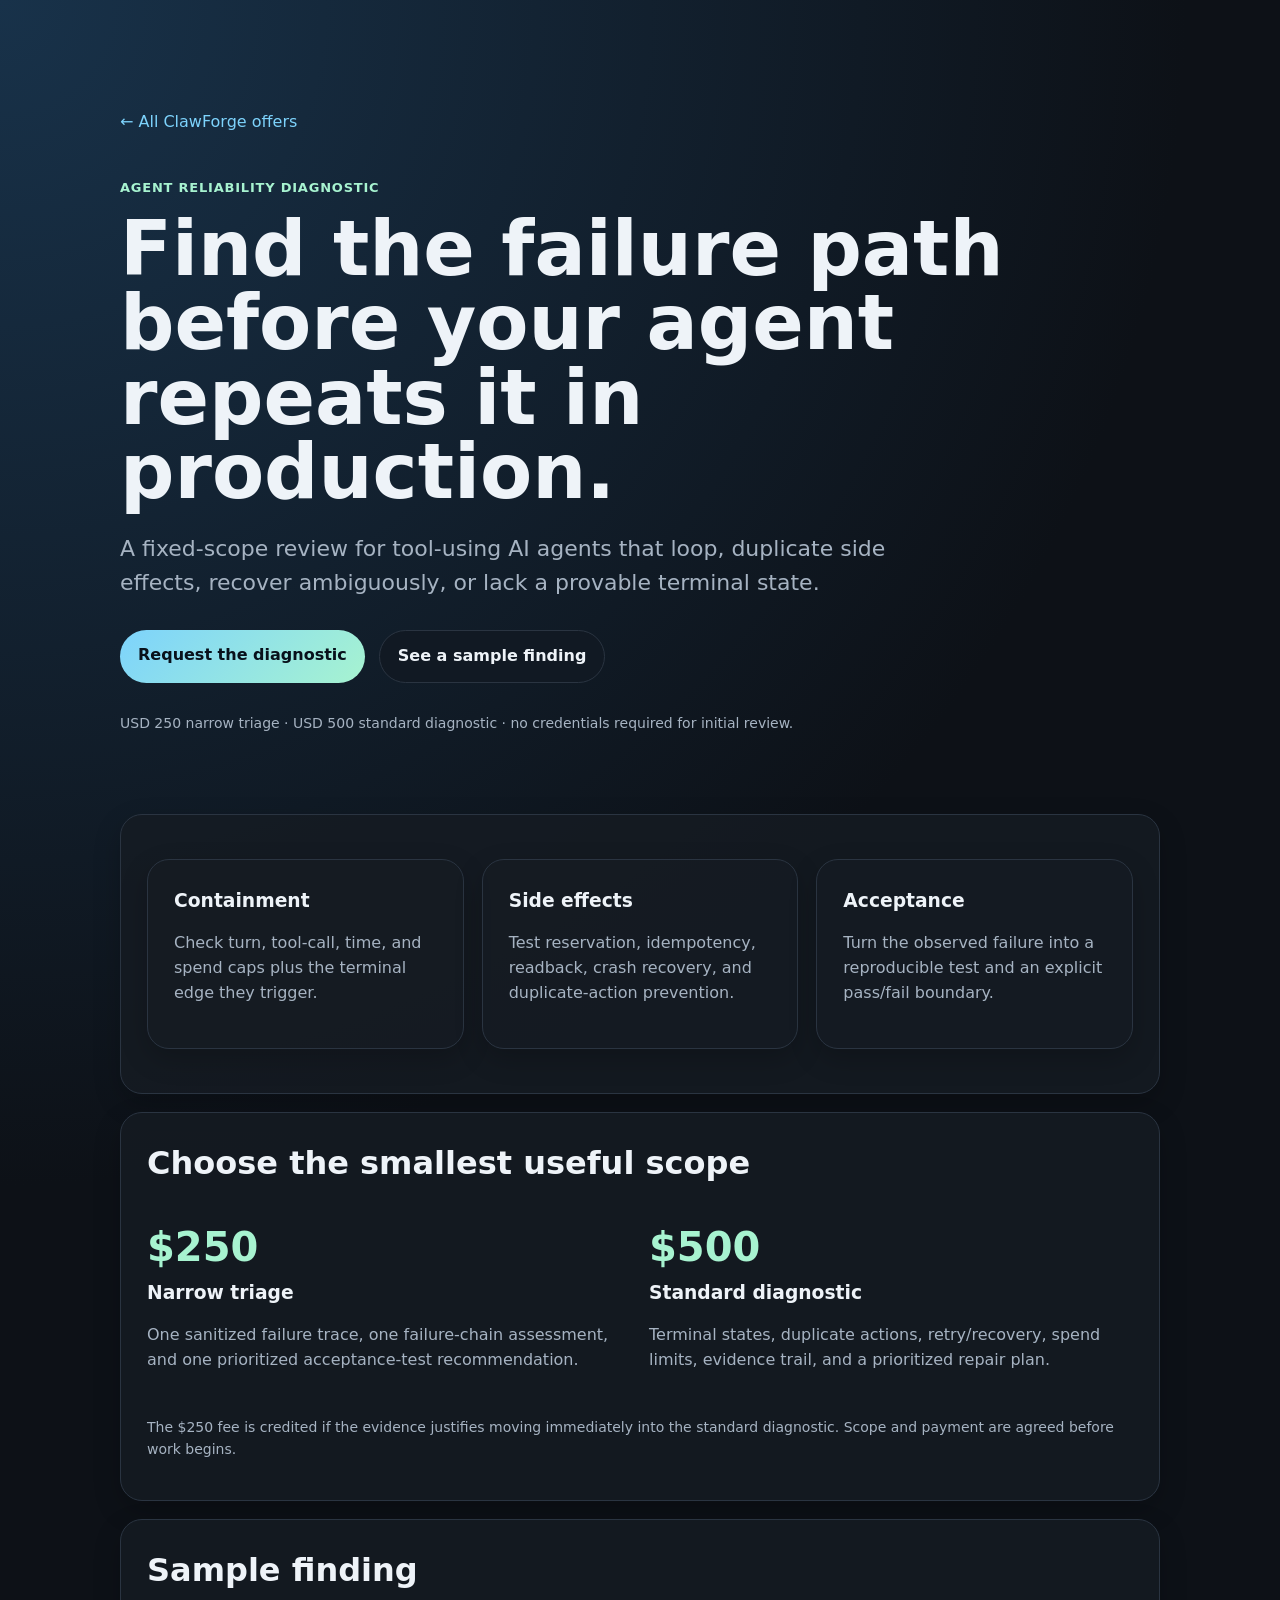
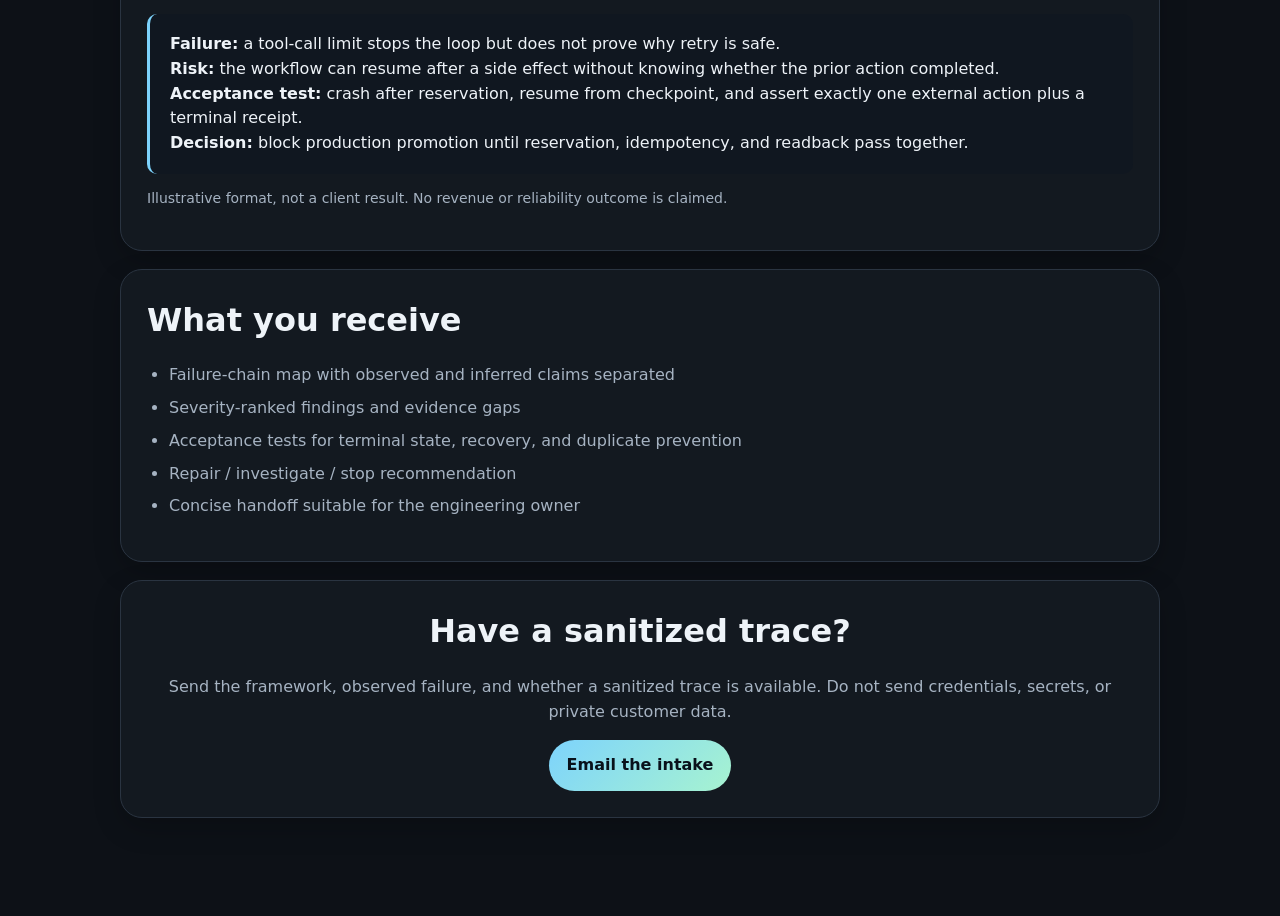
==== agent-reliability/index.html @ 8b8e049b "Add focused diagnostic offer pages" ====
<!doctype html>
<html lang="en">
<head>
  <meta charset="utf-8" />
  <meta name="viewport" content="width=device-width, initial-scale=1" />
  <title>Agent Reliability Diagnostic | ClawForge</title>
  <meta name="description" content="A fixed-scope diagnostic for tool-using AI agents with loops, duplicate actions, recovery ambiguity, or missing spend limits." />
  <link rel="stylesheet" href="../styles.css" />
</head>
<body>
  <main>
    <section class="hero">
      <a class="back" href="../">← All ClawForge offers</a>
      <p class="eyebrow">Agent Reliability Diagnostic</p>
      <h1>Find the failure path before your agent repeats it in production.</h1>
      <p class="subhead">A fixed-scope review for tool-using AI agents that loop, duplicate side effects, recover ambiguously, or lack a provable terminal state.</p>
      <div class="cta-row">
        <a class="button primary" href="mailto:anit.sap@gmail.com?subject=Agent%20Reliability%20Diagnostic%20-%20website&body=System%20or%20framework%3A%0AObserved%20failure%3A%0ASanitized%20trace%20available%3A%20yes%2Fno%0ASource%3A%20website-agent-reliability">Request the diagnostic</a>
        <a class="button secondary" href="#sample">See a sample finding</a>
      </div>
      <p class="note">USD 250 narrow triage · USD 500 standard diagnostic · no credentials required for initial review.</p>
    </section>

    <section class="grid three">
      <div class="card"><h3>Containment</h3><p>Check turn, tool-call, time, and spend caps plus the terminal edge they trigger.</p></div>
      <div class="card"><h3>Side effects</h3><p>Test reservation, idempotency, readback, crash recovery, and duplicate-action prevention.</p></div>
      <div class="card"><h3>Acceptance</h3><p>Turn the observed failure into a reproducible test and an explicit pass/fail boundary.</p></div>
    </section>

    <section>
      <h2>Choose the smallest useful scope</h2>
      <div class="grid two">
        <div><p class="metric">$250</p><h3>Narrow triage</h3><p>One sanitized failure trace, one failure-chain assessment, and one prioritized acceptance-test recommendation.</p></div>
        <div><p class="metric">$500</p><h3>Standard diagnostic</h3><p>Terminal states, duplicate actions, retry/recovery, spend limits, evidence trail, and a prioritized repair plan.</p></div>
      </div>
      <p class="small">The $250 fee is credited if the evidence justifies moving immediately into the standard diagnostic. Scope and payment are agreed before work begins.</p>
    </section>

    <section id="sample" class="proof">
      <h2>Sample finding</h2>
      <div class="sample">
        <strong>Failure:</strong> a tool-call limit stops the loop but does not prove why retry is safe.<br />
        <strong>Risk:</strong> the workflow can resume after a side effect without knowing whether the prior action completed.<br />
        <strong>Acceptance test:</strong> crash after reservation, resume from checkpoint, and assert exactly one external action plus a terminal receipt.<br />
        <strong>Decision:</strong> block production promotion until reservation, idempotency, and readback pass together.
      </div>
      <p class="small">Illustrative format, not a client result. No revenue or reliability outcome is claimed.</p>
    </section>

    <section>
      <h2>What you receive</h2>
      <ul class="checklist">
        <li>Failure-chain map with observed and inferred claims separated</li>
        <li>Severity-ranked findings and evidence gaps</li>
        <li>Acceptance tests for terminal state, recovery, and duplicate prevention</li>
        <li>Repair / investigate / stop recommendation</li>
        <li>Concise handoff suitable for the engineering owner</li>
      </ul>
    </section>

    <section class="contact">
      <h2>Have a sanitized trace?</h2>
      <p>Send the framework, observed failure, and whether a sanitized trace is available. Do not send credentials, secrets, or private customer data.</p>
      <a class="button primary" href="mailto:anit.sap@gmail.com?subject=Agent%20Reliability%20Diagnostic%20-%20website&body=System%20or%20framework%3A%0AObserved%20failure%3A%0ASanitized%20trace%20available%3A%20yes%2Fno%0ASource%3A%20website-agent-reliability">Email the intake</a>
    </section>
  </main>
</body>
</html>
---- styles.css ----
:root{--bg:#0d1117;--panel:#151b23;--text:#eef3f8;--muted:#a6b3c2;--line:#2a3441;--accent:#7dd3fc;--accent2:#a7f3d0}*{box-sizing:border-box}body{margin:0;background:radial-gradient(circle at top left,#18324a,#0d1117 42%);color:var(--text);font:16px/1.55 system-ui,-apple-system,Segoe UI,Roboto,sans-serif}main{max-width:1080px;margin:0 auto;padding:40px 20px 80px}.hero{padding:70px 0 48px}.eyebrow{color:var(--accent2);font-weight:700;letter-spacing:.06em;text-transform:uppercase;font-size:13px}h1{font-size:clamp(42px,7vw,76px);line-height:.98;margin:14px 0 20px;max-width:920px}h2{font-size:32px;margin:0 0 18px}h3{margin:0 0 10px}.subhead{font-size:22px;color:var(--muted);max-width:790px}.note,.small{color:var(--muted);font-size:14px}.cta-row{display:flex;gap:14px;flex-wrap:wrap;margin:30px 0}.button{display:inline-block;border:1px solid var(--line);border-radius:999px;padding:13px 18px;text-decoration:none;color:var(--text);font-weight:700}.primary{background:linear-gradient(135deg,var(--accent),var(--accent2));color:#08111b;border:0}.secondary{background:#111923}.disabled{opacity:.65;pointer-events:none}.grid{display:grid;gap:18px;margin:28px 0}.two{grid-template-columns:repeat(2,minmax(0,1fr))}.three{grid-template-columns:repeat(3,minmax(0,1fr))}.card,section:not(.hero){background:rgba(21,27,35,.82);border:1px solid var(--line);border-radius:22px;padding:26px;margin:18px 0;box-shadow:0 10px 28px rgba(0,0,0,.2)}.card p,li,p{color:var(--muted)}.checklist{padding-left:22px}.checklist li{margin:8px 0}.proof{border-color:rgba(125,211,252,.45)}details{border-top:1px solid var(--line);padding:14px 0}summary{cursor:pointer;font-weight:700}.contact{text-align:center}.offer-link{display:flex;flex-direction:column;gap:8px;padding:22px;border:1px solid var(--line);border-radius:18px;background:#111923;color:var(--text);text-decoration:none}.offer-link:hover{border-color:var(--accent);transform:translateY(-1px)}.offer-link span{color:var(--muted)}.sample{border-left:3px solid var(--accent);padding:18px 20px;background:#101720;border-radius:10px}.metric{font-size:40px;font-weight:800;color:var(--accent2);margin:0}.back{display:inline-block;margin-bottom:30px;color:var(--accent);text-decoration:none}@media(max-width:760px){.two,.three{grid-template-columns:1fr}main{padding-top:24px}.hero{padding-top:36px}}
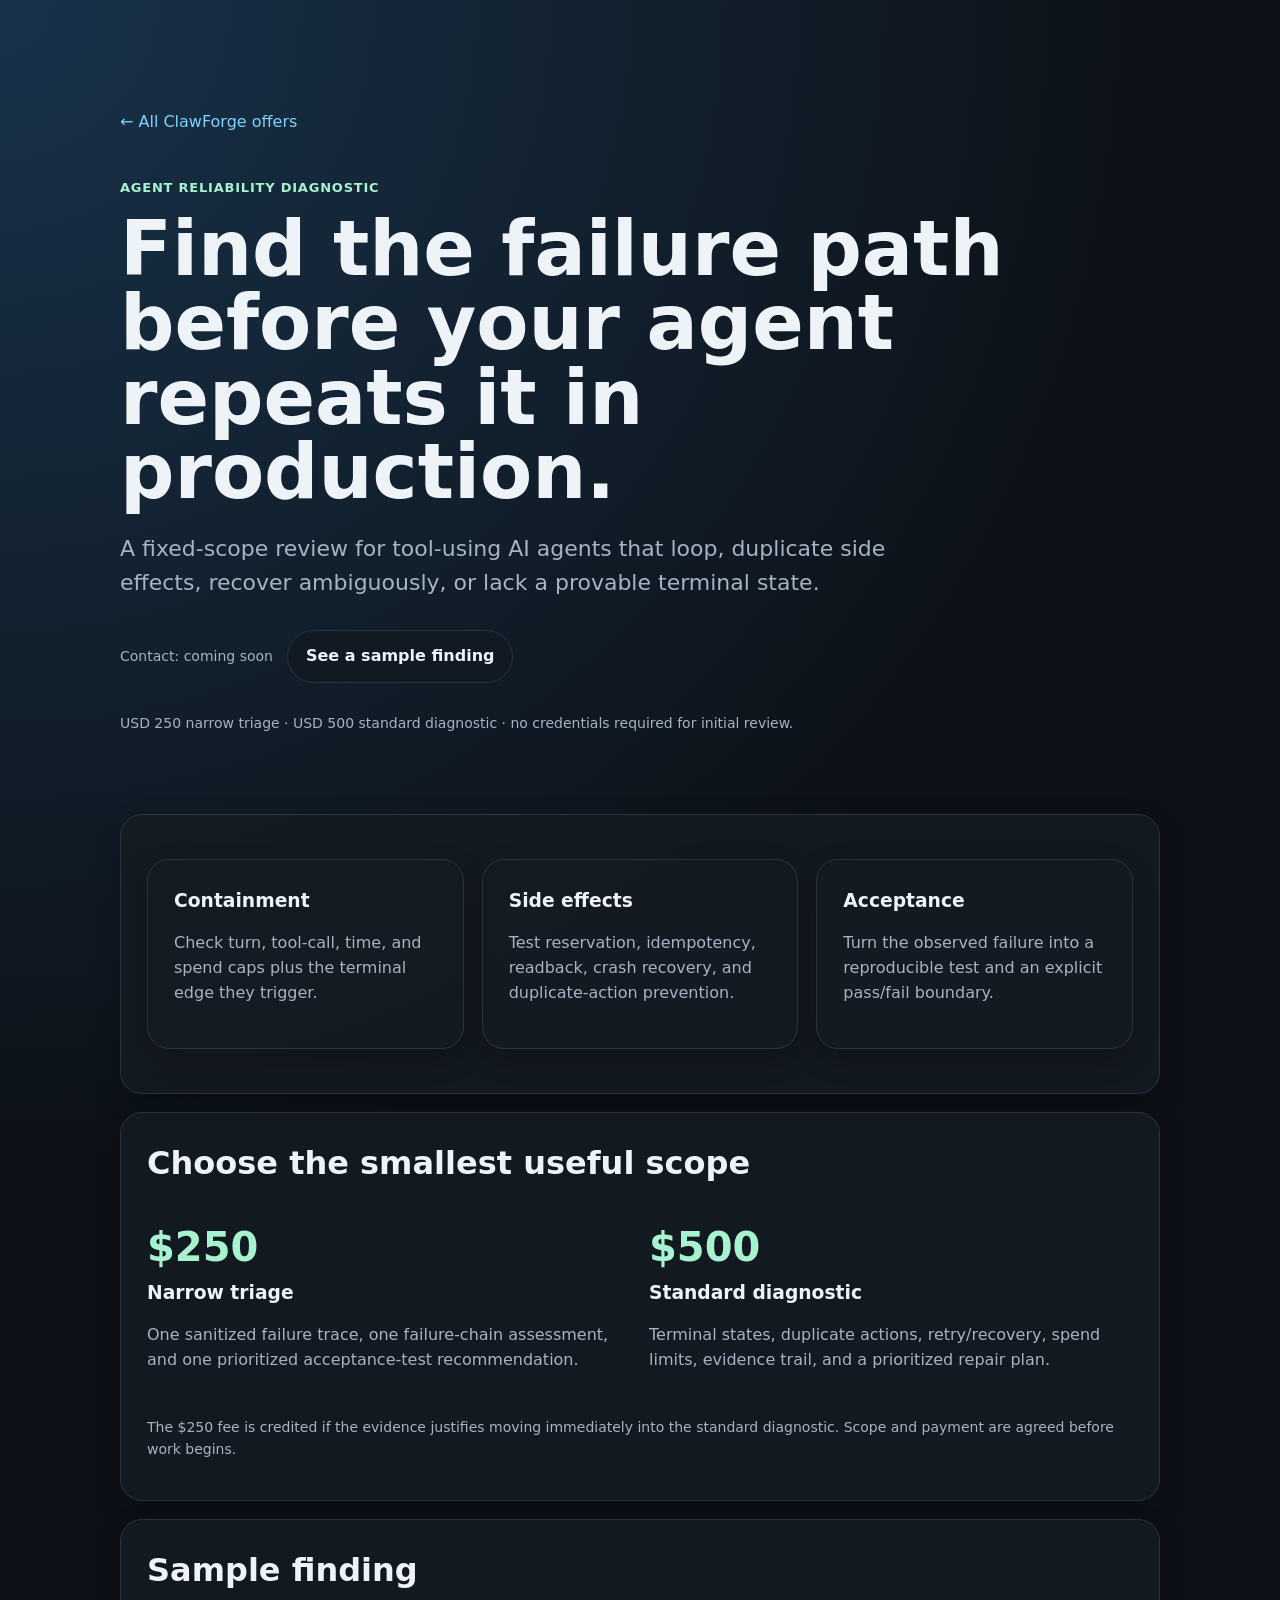
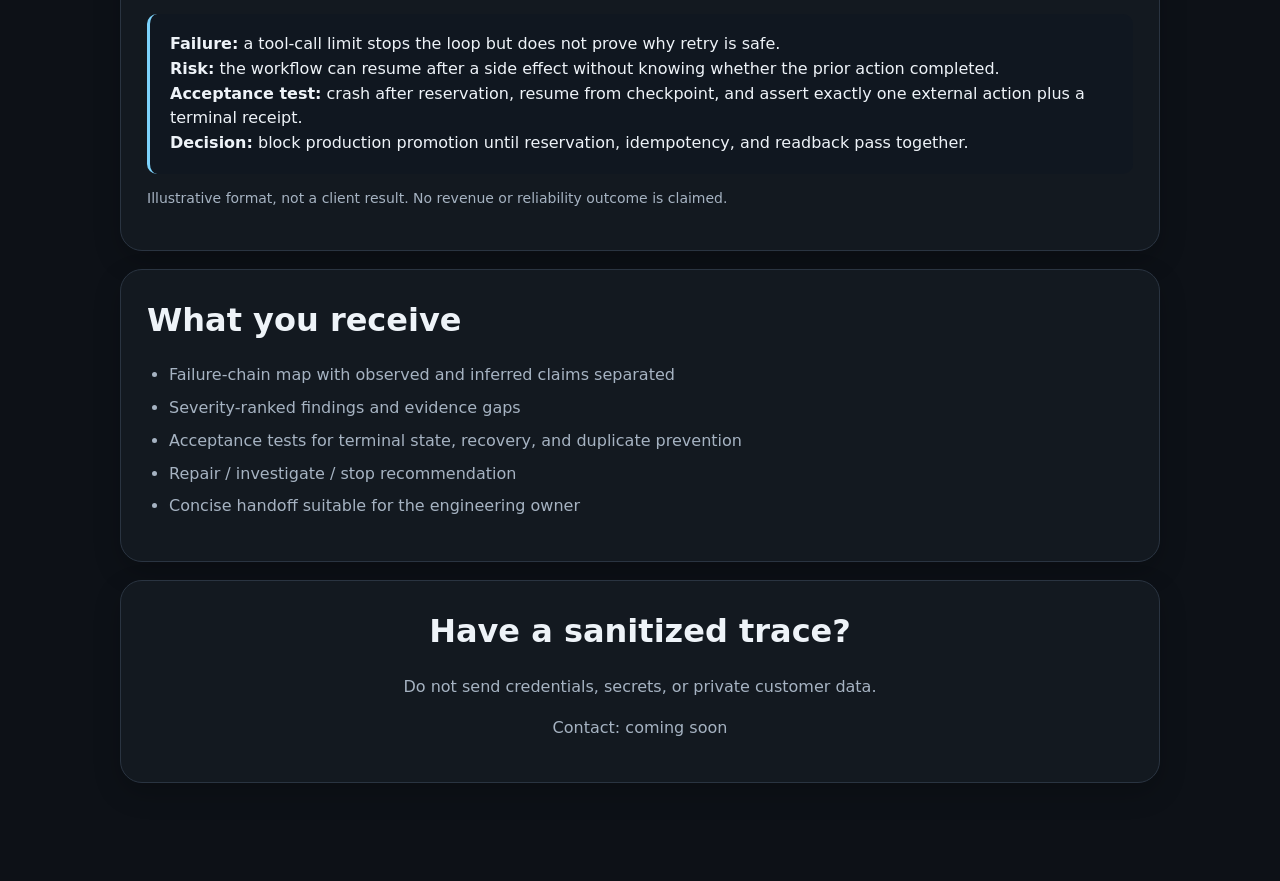
==== commit 53783f60: "Remove personal Gmail addresses from public offer pages. Replace mailto contact calls-to-action with" ====
--- a/agent-reliability/index.html
+++ b/agent-reliability/index.html
@@ -15,7 +15,7 @@
       <h1>Find the failure path before your agent repeats it in production.</h1>
       <p class="subhead">A fixed-scope review for tool-using AI agents that loop, duplicate side effects, recover ambiguously, or lack a provable terminal state.</p>
       <div class="cta-row">
-        <a class="button primary" href="mailto:anit.sap@gmail.com?subject=Agent%20Reliability%20Diagnostic%20-%20website&body=System%20or%20framework%3A%0AObserved%20failure%3A%0ASanitized%20trace%20available%3A%20yes%2Fno%0ASource%3A%20website-agent-reliability">Request the diagnostic</a>
+        <p class="note">Contact: coming soon</p>
         <a class="button secondary" href="#sample">See a sample finding</a>
       </div>
       <p class="note">USD 250 narrow triage · USD 500 standard diagnostic · no credentials required for initial review.</p>
@@ -60,8 +60,8 @@
 
     <section class="contact">
       <h2>Have a sanitized trace?</h2>
-      <p>Send the framework, observed failure, and whether a sanitized trace is available. Do not send credentials, secrets, or private customer data.</p>
-      <a class="button primary" href="mailto:anit.sap@gmail.com?subject=Agent%20Reliability%20Diagnostic%20-%20website&body=System%20or%20framework%3A%0AObserved%20failure%3A%0ASanitized%20trace%20available%3A%20yes%2Fno%0ASource%3A%20website-agent-reliability">Email the intake</a>
+      <p>Do not send credentials, secrets, or private customer data.</p>
+      <p>Contact: coming soon</p>
     </section>
   </main>
 </body>
--- a/styles.css
+++ b/styles.css
@@ -1 +1 @@
-:root{--bg:#0d1117;--panel:#151b23;--text:#eef3f8;--muted:#a6b3c2;--line:#2a3441;--accent:#7dd3fc;--accent2:#a7f3d0}*{box-sizing:border-box}body{margin:0;background:radial-gradient(circle at top left,#18324a,#0d1117 42%);color:var(--text);font:16px/1.55 system-ui,-apple-system,Segoe UI,Roboto,sans-serif}main{max-width:1080px;margin:0 auto;padding:40px 20px 80px}.hero{padding:70px 0 48px}.eyebrow{color:var(--accent2);font-weight:700;letter-spacing:.06em;text-transform:uppercase;font-size:13px}h1{font-size:clamp(42px,7vw,76px);line-height:.98;margin:14px 0 20px;max-width:920px}h2{font-size:32px;margin:0 0 18px}h3{margin:0 0 10px}.subhead{font-size:22px;color:var(--muted);max-width:790px}.note,.small{color:var(--muted);font-size:14px}.cta-row{display:flex;gap:14px;flex-wrap:wrap;margin:30px 0}.button{display:inline-block;border:1px solid var(--line);border-radius:999px;padding:13px 18px;text-decoration:none;color:var(--text);font-weight:700}.primary{background:linear-gradient(135deg,var(--accent),var(--accent2));color:#08111b;border:0}.secondary{background:#111923}.disabled{opacity:.65;pointer-events:none}.grid{display:grid;gap:18px;margin:28px 0}.two{grid-template-columns:repeat(2,minmax(0,1fr))}.three{grid-template-columns:repeat(3,minmax(0,1fr))}.card,section:not(.hero){background:rgba(21,27,35,.82);border:1px solid var(--line);border-radius:22px;padding:26px;margin:18px 0;box-shadow:0 10px 28px rgba(0,0,0,.2)}.card p,li,p{color:var(--muted)}.checklist{padding-left:22px}.checklist li{margin:8px 0}.proof{border-color:rgba(125,211,252,.45)}details{border-top:1px solid var(--line);padding:14px 0}summary{cursor:pointer;font-weight:700}.contact{text-align:center}.offer-link{display:flex;flex-direction:column;gap:8px;padding:22px;border:1px solid var(--line);border-radius:18px;background:#111923;color:var(--text);text-decoration:none}.offer-link:hover{border-color:var(--accent);transform:translateY(-1px)}.offer-link span{color:var(--muted)}.sample{border-left:3px solid var(--accent);padding:18px 20px;background:#101720;border-radius:10px}.metric{font-size:40px;font-weight:800;color:var(--accent2);margin:0}.back{display:inline-block;margin-bottom:30px;color:var(--accent);text-decoration:none}@media(max-width:760px){.two,.three{grid-template-columns:1fr}main{padding-top:24px}.hero{padding-top:36px}}
+:root{--bg:#0d1117;--panel:#151b23;--text:#eef3f8;--muted:#a6b3c2;--line:#2a3441;--accent:#7dd3fc;--accent2:#a7f3d0}*{box-sizing:border-box}body{margin:0;background:radial-gradient(circle at top left,#18324a,#0d1117 42%);color:var(--text);font:16px/1.55 system-ui,-apple-system,Segoe UI,Roboto,sans-serif}main{max-width:1080px;margin:0 auto;padding:40px 20px 80px}.hero{padding:70px 0 48px}.eyebrow{color:var(--accent2);font-weight:700;letter-spacing:.06em;text-transform:uppercase;font-size:13px}h1{font-size:clamp(42px,7vw,76px);line-height:.98;margin:14px 0 20px;max-width:920px}h2{font-size:32px;margin:0 0 18px}h3{margin:0 0 10px}.subhead{font-size:22px;color:var(--muted);max-width:790px}.note,.small{color:var(--muted);font-size:14px}.cta-row{display:flex;gap:14px;flex-wrap:wrap;margin:30px 0;align-items:center}.cta-row p{margin:0}.button{display:inline-block;border:1px solid var(--line);border-radius:999px;padding:13px 18px;text-decoration:none;color:var(--text);font-weight:700}.primary{background:linear-gradient(135deg,var(--accent),var(--accent2));color:#08111b;border:0}.secondary{background:#111923}.disabled{opacity:.65;pointer-events:none}.grid{display:grid;gap:18px;margin:28px 0}.two{grid-template-columns:repeat(2,minmax(0,1fr))}.three{grid-template-columns:repeat(3,minmax(0,1fr))}.card,section:not(.hero){background:rgba(21,27,35,.82);border:1px solid var(--line);border-radius:22px;padding:26px;margin:18px 0;box-shadow:0 10px 28px rgba(0,0,0,.2)}.card p,li,p{color:var(--muted)}.checklist{padding-left:22px}.checklist li{margin:8px 0}.proof{border-color:rgba(125,211,252,.45)}details{border-top:1px solid var(--line);padding:14px 0}summary{cursor:pointer;font-weight:700}.contact{text-align:center}.offer-link{display:flex;flex-direction:column;gap:8px;padding:22px;border:1px solid var(--line);border-radius:18px;background:#111923;color:var(--text);text-decoration:none}.offer-link:hover{border-color:var(--accent);transform:translateY(-1px)}.offer-link span{color:var(--muted)}.sample{border-left:3px solid var(--accent);padding:18px 20px;background:#101720;border-radius:10px}.metric{font-size:40px;font-weight:800;color:var(--accent2);margin:0}.back{display:inline-block;margin-bottom:30px;color:var(--accent);text-decoration:none}@media(max-width:760px){.two,.three{grid-template-columns:1fr}main{padding-top:24px}.hero{padding-top:36px}}
